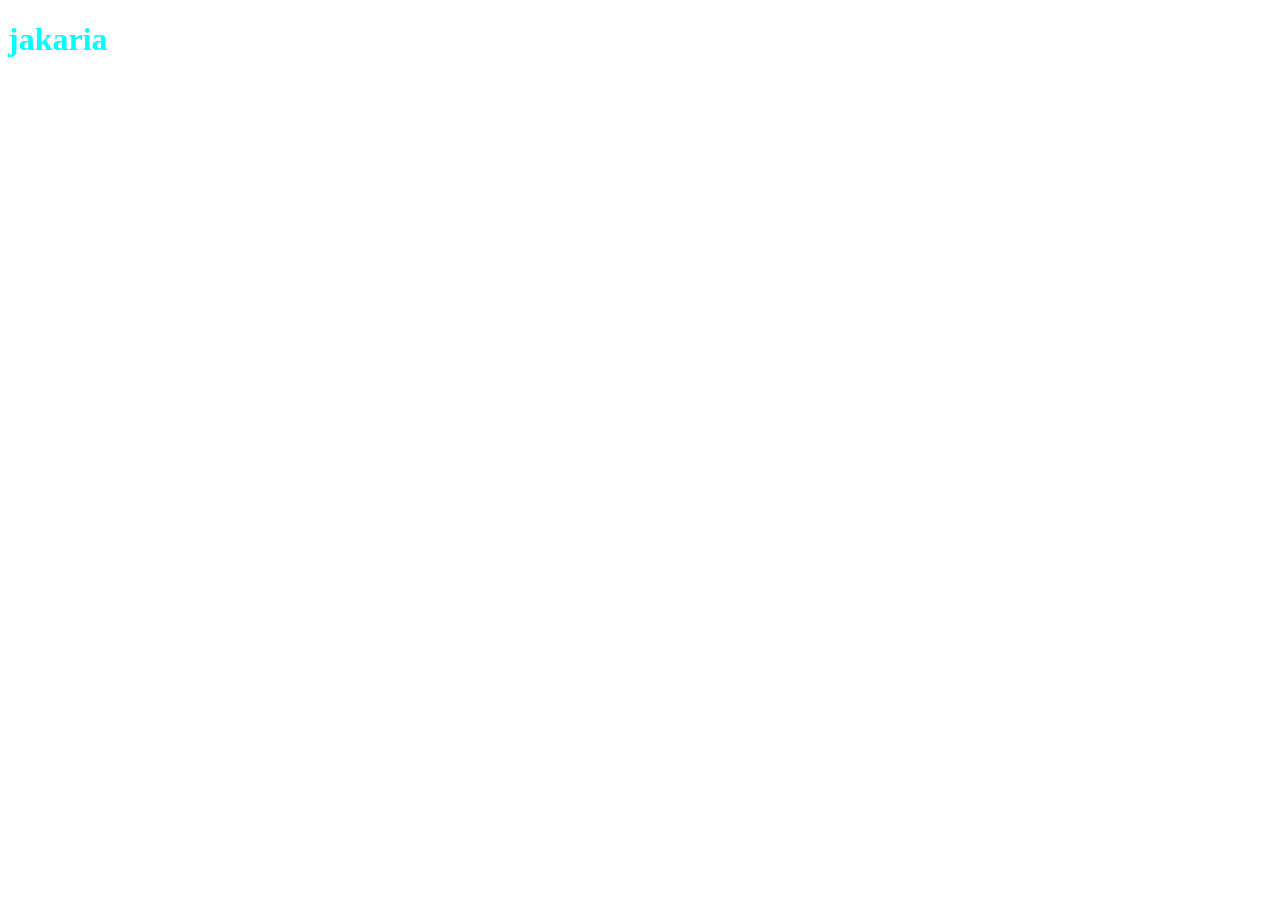
==== index.html @ 9aa6f164 "addad" ====
<!DOCTYPE html>
<html lang="en">
<head>
    <meta charset="UTF-8">
    <meta name="viewport" content="width=device-width, initial-scale=1.0">
    <title>Document</title>
    <link rel="stylesheet" href="../style/style.css">
</head>
<body>
    <h1>jakaria</h1>
</body>
</html>
---- style/style.css ----
h1{
    color: aqua;
}
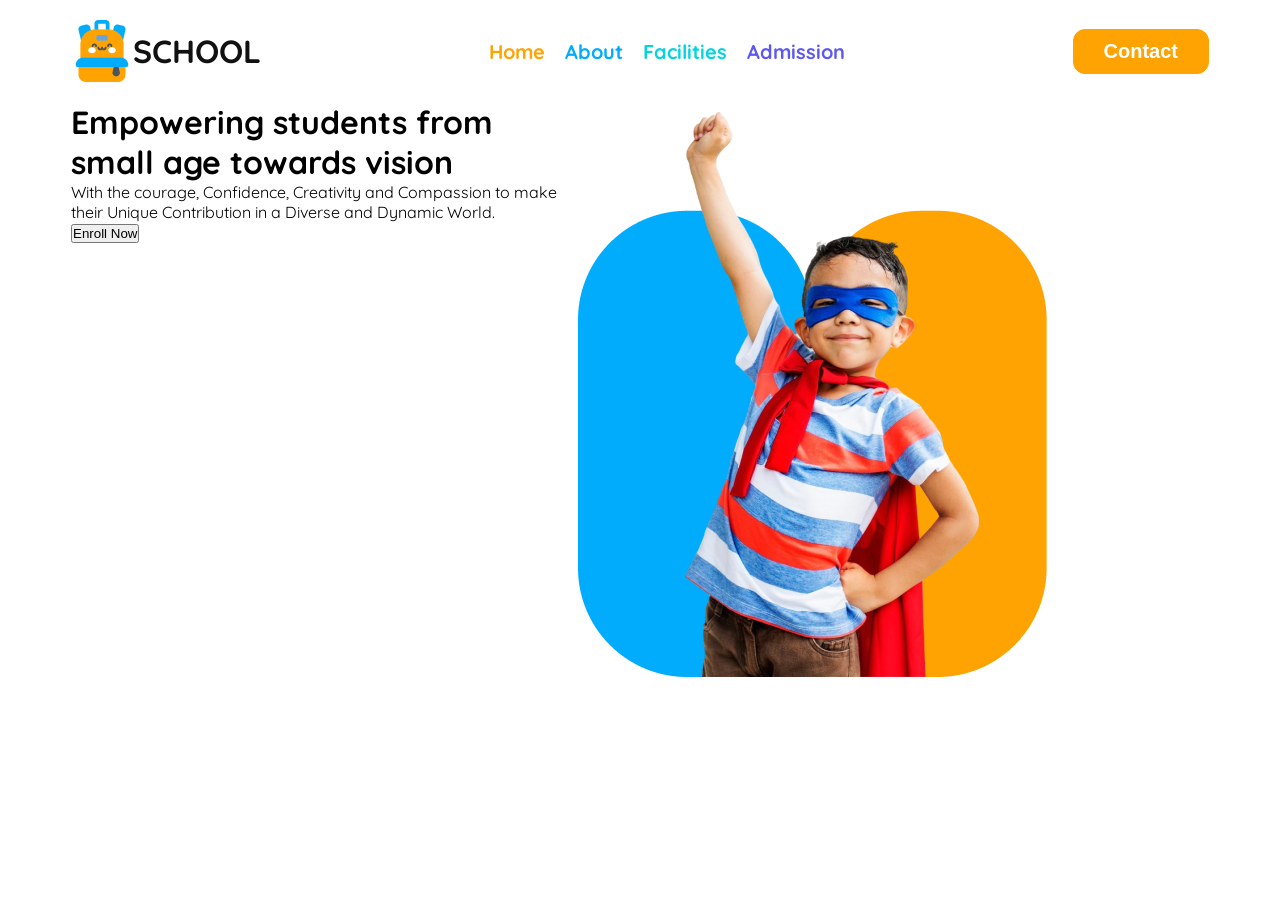
==== commit ccda7ac6: "addad nav-bar" ====
--- a/index.html
+++ b/index.html
@@ -3,10 +3,76 @@
 <head>
     <meta charset="UTF-8">
     <meta name="viewport" content="width=device-width, initial-scale=1.0">
-    <title>Document</title>
-    <link rel="stylesheet" href="../style/style.css">
+    <link rel="stylesheet" href="https://cdnjs.cloudflare.com/ajax/libs/font-awesome/6.7.2/css/all.min.css" integrity="sha512-Evv84Mr4kqVGRNSgIGL/F/aIDqQb7xQ2vcrdIwxfjThSH8CSR7PBEakCr51Ck+w+/U6swU2Im1vVX0SVk9ABhg==" crossorigin="anonymous" referrerpolicy="no-referrer" />
+    <title>kid school</title>
+    <link rel="stylesheet" href="./style/style.css">
 </head>
-<body>
-    <h1>jakaria</h1>
+<body class="quicksand-font">
+    
+    <header>
+        <nav class="nav-bar  display-flex  commone-margin">
+            <div class="school  display-flex">
+                <img src="./assets/logo.png" alt="">
+                <span>SCHOOL</span>
+            </div>
+
+            <ul class="link-list  display-flex ">
+                <li><a href="" class="Home link-hover-style">Home</a></li>
+                <li><a href="" class="About link-hover-style">About</a></li>
+                <li><a href="" class="Facilities link-hover-style">Facilities</a></li>
+                <li><a href="" class="Admission link-hover-style">Admission</a></li>
+            </ul>
+
+
+
+            <div class="contact-btn display-flex">
+                <button>Contact</button>
+                <i class="fa-solid fa-bars fa-2xl"></i>
+            </div>
+        </nav>
+
+        <div class="banner-container commone-margin  display-flex">
+            <div class="banner-content">
+                <h1>Empowering
+                    students from small age towards vision</h1>
+
+                <p>With the courage, Confidence, Creativity and Compassion to make their Unique Contribution in a Diverse and Dynamic World.</p>
+
+                <button>Enroll Now</button>
+            </div>
+
+
+
+            <div class="banner-img">
+                <img src="./assets/hero-kids.png" alt="">
+            </div>
+
+        </div>
+
+        
+
+    </header>
+
+
+
+    <main>
+
+    </main>
+
+
+
+    <footer>
+
+    </footer>
+
+
+
+
+
+
+
+
+
+
 </body>
 </html>
--- a/style/style.css
+++ b/style/style.css
@@ -1,3 +1,158 @@
-h1{
-    color: aqua;
+@import url('https://fonts.googleapis.com/css2?family=Quicksand:wght@300..700&display=swap');
+
+
+.quicksand-font {
+    font-family: "Quicksand", serif;
+    font-optical-sizing: auto;
+    font-weight: 400;
+    font-style: normal;
+  }
+  
+
+
+
+
+*{
+    margin: 0;
+    padding: 0;
+    box-sizing: border-box;
+}
+
+/* share style start */
+body a{
+    text-decoration: none;
+    color: black;
+}
+
+body ul>li{
+    list-style: none;
+}
+.commone-margin{
+    max-width: 1158px;
+    margin: 20px auto;
+    padding: 0 10px;
+}
+.display-flex{
+    display: flex;
+}
+
+.link-hover-style:hover{
+    color: #be0505;
+    
+}
+
+
+
+
+
+
+
+
+
+
+/* share style end */
+
+
+
+
+/* header style start */
+
+/* nav-bar */
+.nav-bar{
+    align-items: center;
+    justify-content: space-between;
+}
+.school{
+    justify-content: center;
+    align-items: center;
+}
+.school span{
+    font-size: 2rem;
+    font-weight: 700;
+    color: #111111;
+}
+
+.link-list{
+    align-items: center;
+    justify-content: center;
+    gap: 20px;
+}
+.link-list>li>a{
+    font-size: 1.25rem;
+    font-weight: 700;
+
+}
+.Home{
+    color:#FEA301 ;
+}
+
+.About{
+
+    color:#01ACFD ;
+}
+.Facilities{
+    color:rgba(5, 212, 223, 1) ;
+}
+.Admission{
+    color:rgba(93, 88, 239, 1) ;
+}
+
+.contact-btn{
+    align-items: center;
+    justify-content: center;
+}
+
+.contact-btn button{
+    font-size: 1.25rem;
+    font-weight: 600;
+    color:#FFFFFF ;
+    padding: 10px 30px;
+    background-color: #FEA301;
+    border-radius:12px;
+    border: none;
+    border: 1px solid #FEA301;
+
+}
+.contact-btn button:hover{
+background-color: #FFFFFF;
+color: #FEA301;
+}
+.contact-btn>i{
+   font-size: 40px;
+    display: none;
+}
+.banner-container{
+    justify-content: space-between;
+    align-content: center;
+}
+.banner-content{
+    max-width: 50%;
+}
+.banner-img{
+    width: 100%;
+}
+
+
+/* header style end */
+
+
+
+
+
+
+
+
+/* mobile style start */
+@media screen and (max-width:576px){
+
+    .link-list,
+    .contact-btn button{
+        display: none;
+    }
+
+    .contact-btn>i{
+        display: block;
+    }
+    
+    
 }
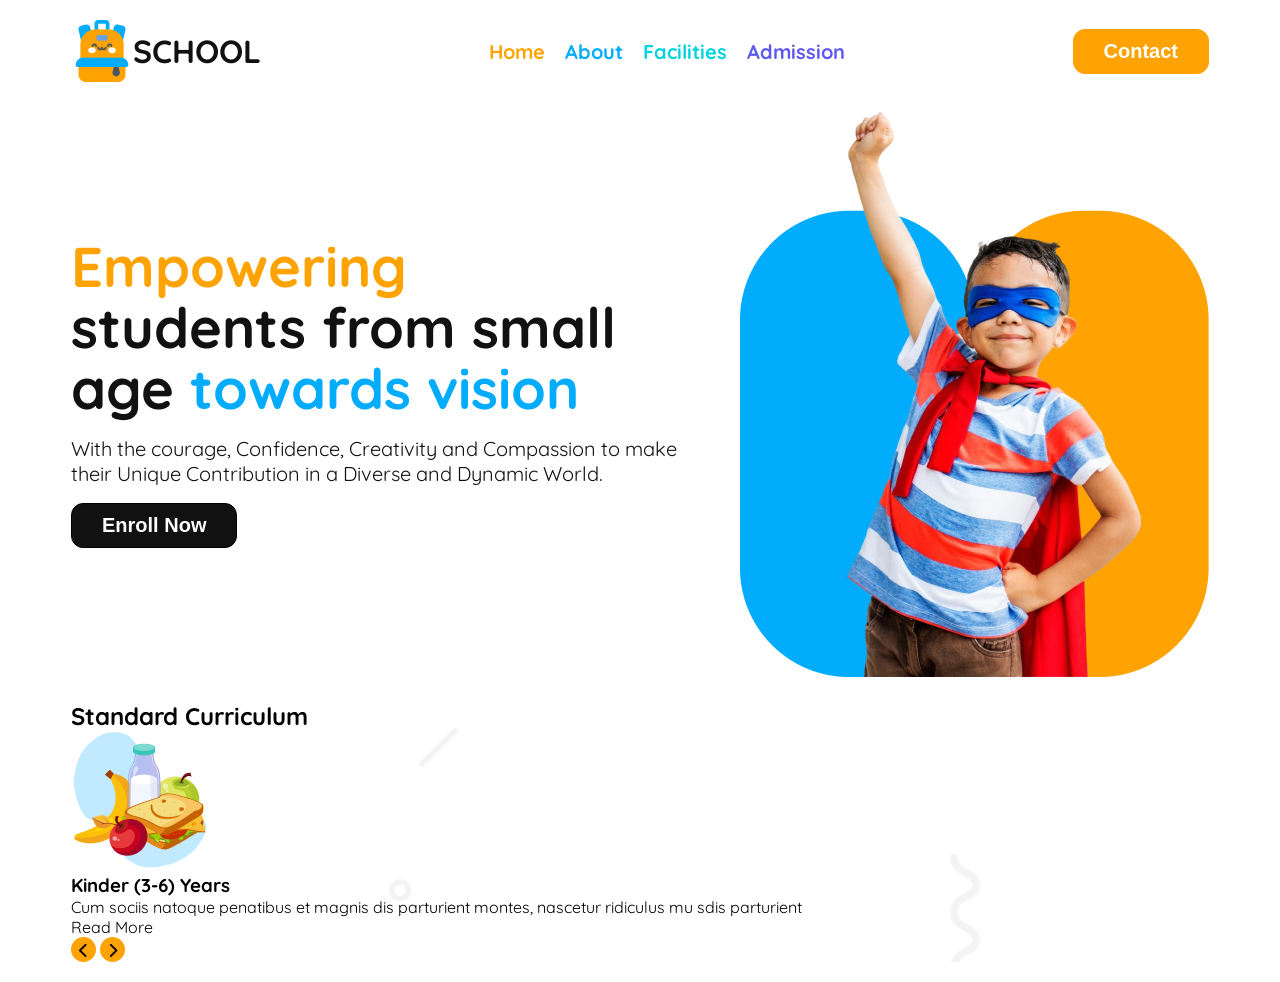
==== commit 6c2524b9: "header style addad" ====
--- a/index.html
+++ b/index.html
@@ -33,8 +33,8 @@
 
         <div class="banner-container commone-margin  display-flex">
             <div class="banner-content">
-                <h1>Empowering
-                    students from small age towards vision</h1>
+                <h1><span class="Empowering">Empowering</span><br>
+                    students from small age <span class="towards">towards vision</span></h1>
 
                 <p>With the courage, Confidence, Creativity and Compassion to make their Unique Contribution in a Diverse and Dynamic World.</p>
 
@@ -56,6 +56,47 @@
 
 
     <main>
+        <section class="Standard-Curriculum-section commone-bg-img" >
+            <div class="Standard-item-container commone-margin">
+
+
+
+               <h2>Standard Curriculum</h2>
+               <div class="Standard-item-content">
+                    <div class="item">
+                     <img src="./assets/kinder.png" alt="">
+                     <h3>Kinder (3-6) Years</h3>
+                     <p>Cum sociis natoque penatibus et magnis
+                        dis parturient montes, nascetur ridiculus
+                        mu sdis parturient</p>
+                        <span>Read More</span>
+
+                    </div>
+
+           
+                </div>
+
+                <div class="chevoron-icon">
+
+                    <span class="left"><i class="fa-solid fa-chevron-left fa-2xl"></i></span>
+
+
+                    
+                    <span class="right"><i class="fa-solid fa-chevron-right fa-2xl"></i></span>
+                   
+                </div>
+
+
+            </div>
+            
+
+            
+
+
+
+
+
+        </section>
 
     </main>
 
--- a/style/style.css
+++ b/style/style.css
@@ -42,6 +42,14 @@
 }
 
 
+.commone-bg-img{
+    background-image: url(../assets/bg.png);
+    width: 100%;
+    background-repeat: no-repeat;
+    background-size: cover;
+    background-position: center;
+}
+
 
 
 
@@ -122,18 +130,95 @@
     display: none;
 }
 .banner-container{
+    align-items: center;
     justify-content: space-between;
-    align-content: center;
 }
 .banner-content{
-    max-width: 50%;
-}
-.banner-img{
+    max-width: 640px;
+}
+
+.banner-img img{
     width: 100%;
 }
+.banner-content h1{
+    font-size: 3.5rem;
+    color: #111111;
+    line-height: 61px;
+    /* margin-bottom: 10px; */
+}
+.Empowering{
+    color: #FEA301;
+}
+.towards{
+    color:#01ACFD ;
+}
+
+.banner-content p{
+    font-size: 1.25rem;
+    color: #111111;
+    /* margin-bottom: 10px; */
+    padding: 17px 0px;
+}
+.banner-content button{
+    font-size: 1.25rem;
+    font-weight: 700;
+    color:#FFFFFF ;
+    padding: 10px 30px;
+    background-color: #111111;
+    border-radius:12px ;
+    border: 1px solid black;
+}
+.banner-content button:hover{
+    color: #111111;
+    background-color: #FFFFFF;
+}
+
+
 
 
 /* header style end */
+
+
+/* main style start */
+/* Standard-Curriculum-section style start */
+.chevoron-icon span>i{
+    font-size: 15px;
+}
+
+.chevoron-icon span{
+
+    display: inline-block;
+    height: 25px;
+    width: 25px;
+    background-color: #FEA301;
+    text-align: center;
+    border-radius: 50%;
+ 
+}
+
+
+
+
+
+
+
+/* Standard-Curriculum-section style end */
+
+
+
+
+
+
+
+
+
+
+
+
+
+
+
+/* main style end */
 
 
 
@@ -145,6 +230,7 @@
 /* mobile style start */
 @media screen and (max-width:576px){
 
+    /* header style start */
     .link-list,
     .contact-btn button{
         display: none;
@@ -153,6 +239,12 @@
     .contact-btn>i{
         display: block;
     }
+    .banner-container{
+        flex-direction: column-reverse;
+    }
+    .banner-content{
+        text-align: center;
+    }
     
-    
+    /* header style end */
 }
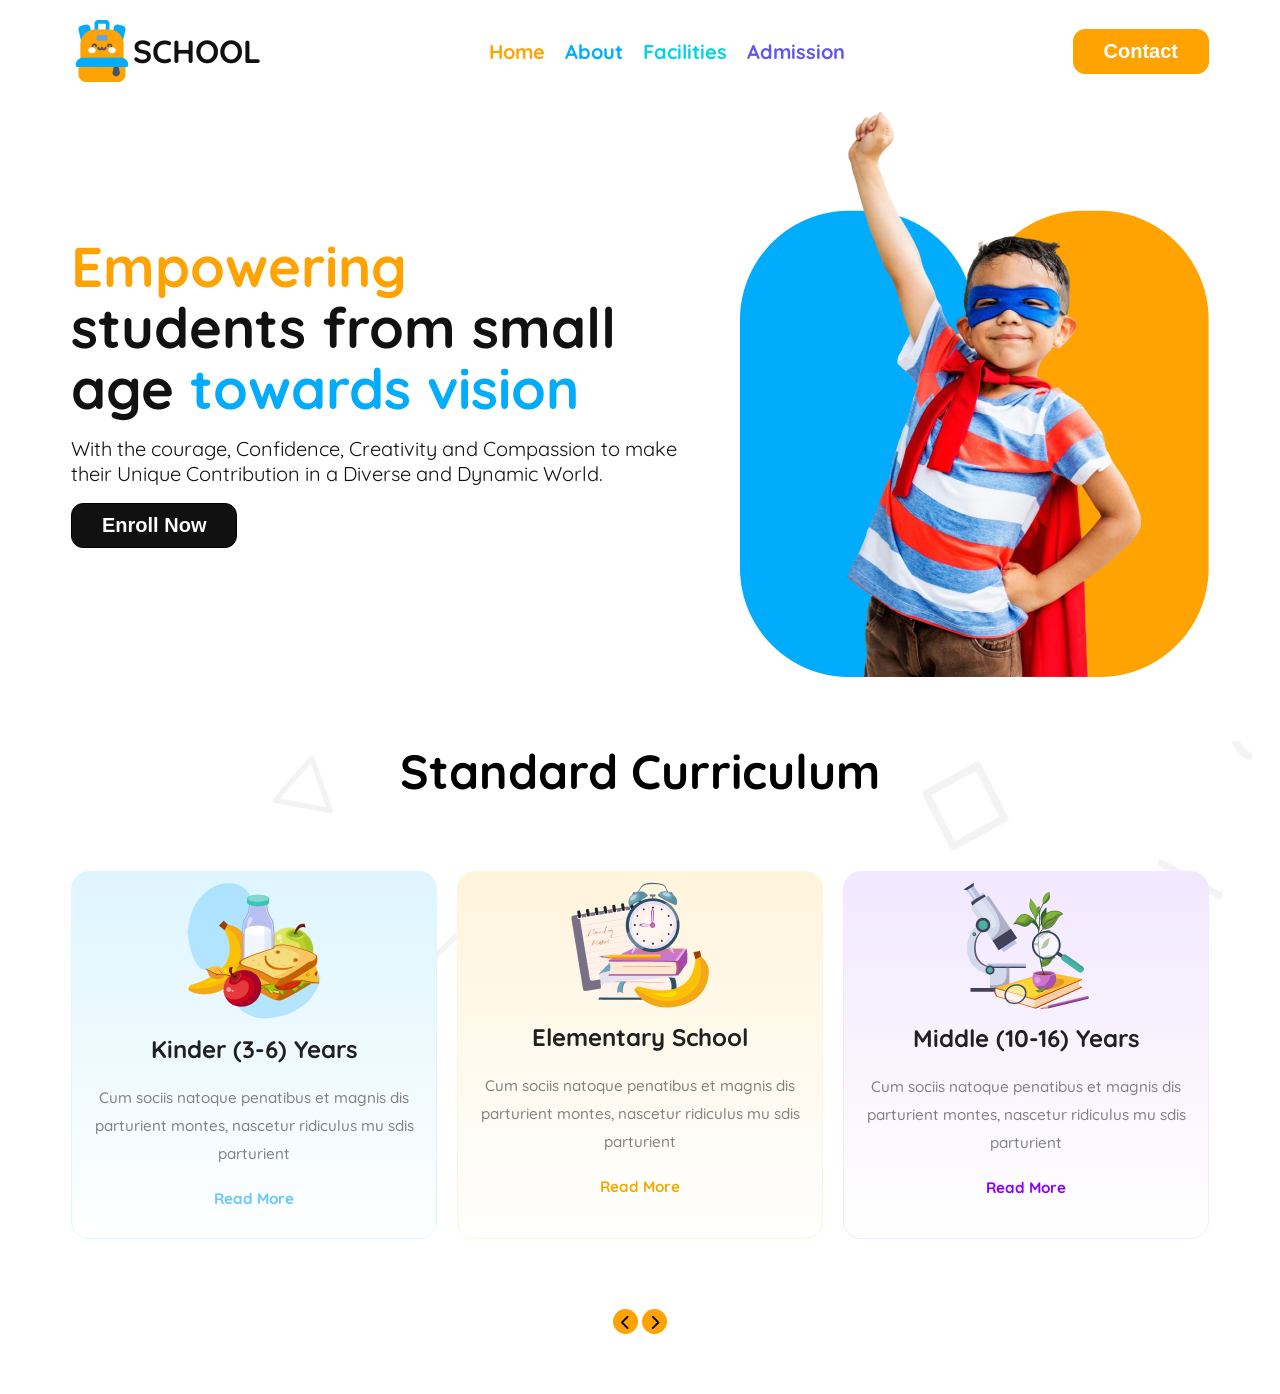
==== commit 34601018: "addad first section" ====
--- a/index.html
+++ b/index.html
@@ -56,14 +56,14 @@
 
 
     <main>
-        <section class="Standard-Curriculum-section commone-bg-img" >
+        <section class="Standard-Curriculum-section commone-bg-img" style="width: 100%;">
             <div class="Standard-item-container commone-margin">
 
 
 
                <h2>Standard Curriculum</h2>
                <div class="Standard-item-content">
-                    <div class="item">
+                    <div class="item item-1">
                      <img src="./assets/kinder.png" alt="">
                      <h3>Kinder (3-6) Years</h3>
                      <p>Cum sociis natoque penatibus et magnis
@@ -73,6 +73,29 @@
 
                     </div>
 
+                    <div class="item item-2">
+                        <img src="./assets/elementary.png" alt="">
+                        <h3>Elementary School</h3>
+                        <p>Cum sociis natoque penatibus et magnis
+                           dis parturient montes, nascetur ridiculus
+                           mu sdis parturient</p>
+                           <span>Read More</span>
+   
+                       </div>
+   
+                       <div class="item item-3">
+                        <img src="./assets/middle.png" alt="">
+                        <h3>Middle (10-16) Years</h3>
+                        <p>Cum sociis natoque penatibus et magnis
+                           dis parturient montes, nascetur ridiculus
+                           mu sdis parturient</p>
+                           <span>Read More</span>
+   
+                       </div>
+   
+
+
+
            
                 </div>
 
@@ -80,8 +103,6 @@
 
                     <span class="left"><i class="fa-solid fa-chevron-left fa-2xl"></i></span>
 
-
-                    
                     <span class="right"><i class="fa-solid fa-chevron-right fa-2xl"></i></span>
                    
                 </div>
@@ -97,6 +118,16 @@
 
 
         </section>
+
+
+
+        
+
+
+
+
+
+
 
     </main>
 
--- a/style/style.css
+++ b/style/style.css
@@ -43,6 +43,7 @@
 
 
 .commone-bg-img{
+    margin: 60px 0;
     background-image: url(../assets/bg.png);
     width: 100%;
     background-repeat: no-repeat;
@@ -183,11 +184,13 @@
 /* Standard-Curriculum-section style start */
 .chevoron-icon span>i{
     font-size: 15px;
+    
 }
 
 .chevoron-icon span{
 
     display: inline-block;
+    
     height: 25px;
     width: 25px;
     background-color: #FEA301;
@@ -196,6 +199,95 @@
  
 }
 
+.Standard-item-container{
+    text-align: center;
+}
+.Standard-item-container h2{
+    font-size: 3rem;
+    font-weight: 700;
+    color: rgba(0, 0, 0, 1);
+}
+.Standard-item-content {
+max-width: 1160px;
+margin: 70px 0px;
+display: grid;
+grid-template-columns: repeat(3, 1fr);
+gap: 20px;
+}
+
+.Standard-item-content>.item{
+    padding: 10px;
+    border-radius:18px ;
+    /* box-shadow: 3px 3px ; */
+    border: none;
+}
+
+/* .Standard-item-content>.item img{
+width: 100%;
+} */
+
+
+.Standard-item-content>.item h3{
+    font-size: 1.5rem;
+    font-weight: 700;
+    color: rgba(32, 32, 32, 1);
+    padding-top: 10px;
+}
+
+.Standard-item-content>.item p{
+    font-size: 0.95rem;
+    font-weight: 500;
+    color: rgba(128, 128, 128, 1);
+    padding: 20px 0;
+    line-height: 28px;
+}
+
+.Standard-item-content>.item span{
+
+    display: inline-block;
+    font-size: 0.95rem;
+    font-weight: 700;
+    color: rgba(128, 128, 128, 1);
+    margin-bottom: 20px;
+    
+}
+.Standard-item-content>.item span:hover{
+
+    color: #be0505;
+    cursor: pointer;
+}
+
+.Standard-item-content>.item-1{
+    background-image: linear-gradient(rgba(222, 245, 255, 1) ,rgba(255, 255, 255, 1));
+    border: 1px solid rgba(222, 245, 255, 1);
+}
+
+.Standard-item-content>.item-1>span{
+
+    color: rgba(100, 200, 255, 1);
+}
+
+.Standard-item-content>.item-2{
+    background-image: linear-gradient(rgba(255, 244, 220, 1) ,rgba(255, 255, 255, 1));
+    border: 1px solid rgba(255, 244, 220, 1);
+}
+
+.Standard-item-content>.item-2>span{
+
+    color: rgba(240, 170, 0, 1);
+}
+
+.Standard-item-content>.item-3{
+    background-image: linear-gradient(rgba(242, 232, 255, 1) 0%, #FFFFFF);
+    border: 1px solid rgba(242, 232, 255, 1);
+}
+
+
+.Standard-item-content>.item-3>span{
+
+    color: rgba(135, 0, 255, 1);
+}
+
 
 
 
@@ -231,8 +323,17 @@
 @media screen and (max-width:576px){
 
     /* header style start */
+    .nav-bar{
+
+        /* padding: 20px 0; */
+        /* margin-top: 0%; */
+        padding-bottom: 20px;
+    border-bottom: 1px solid #FEA301;
+    }
     .link-list,
-    .contact-btn button{
+    .contact-btn button,
+    .chevoron-icon
+    {
         display: none;
     }
 
@@ -241,10 +342,20 @@
     }
     .banner-container{
         flex-direction: column-reverse;
+        gap: 20px;
     }
     .banner-content{
         text-align: center;
     }
     
     /* header style end */
+
+    /* main style start */
+    /* 1 */
+    .Standard-item-content{
+        grid-template-columns:1fr ;
+        gap: 20px;
+    }
+
+     /* main style end */
 }
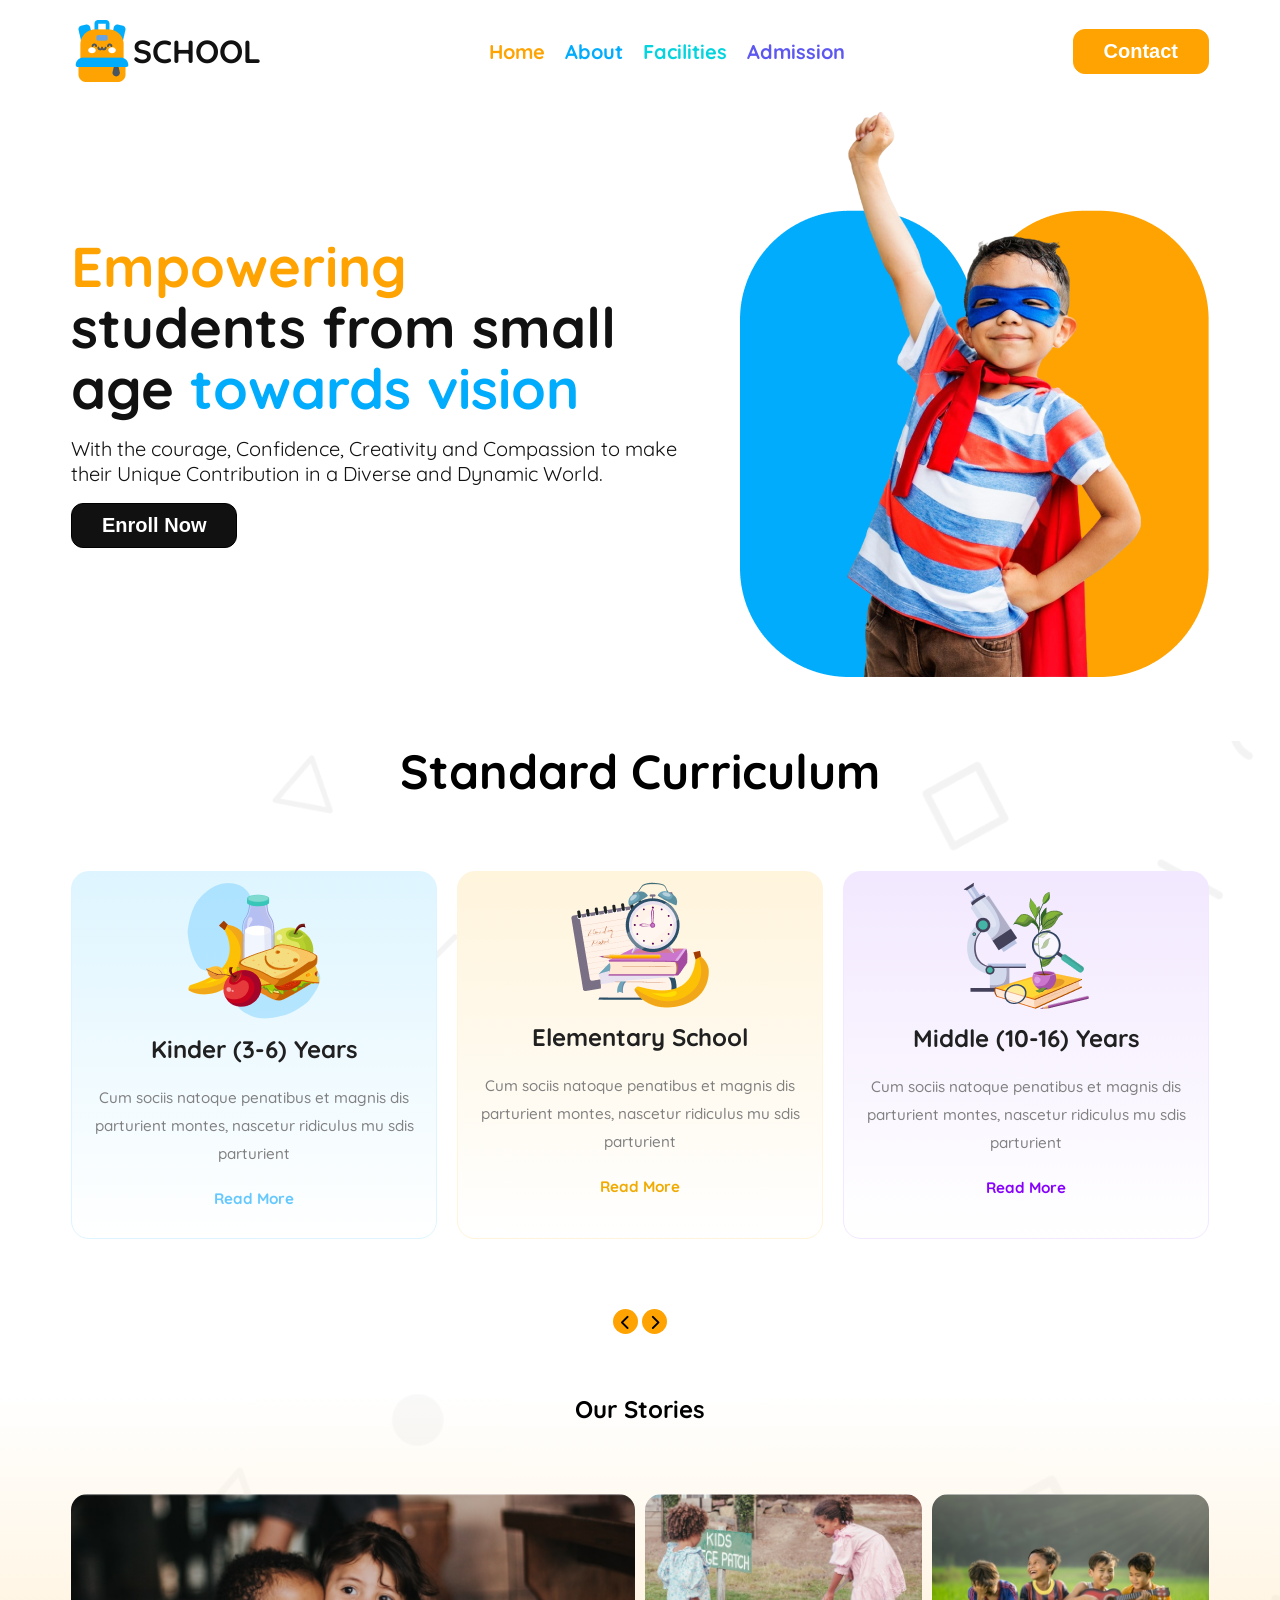
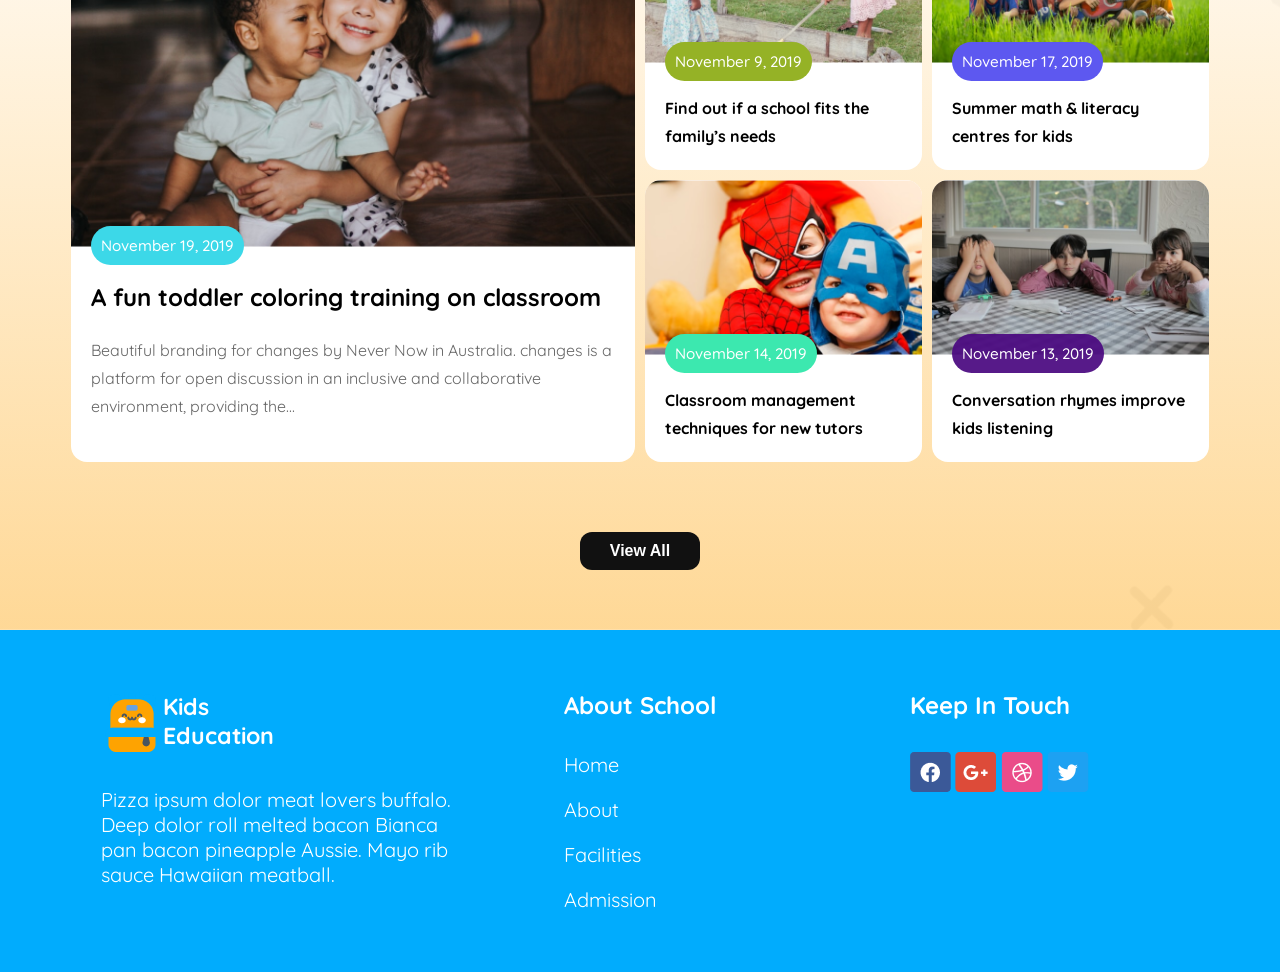
==== commit 55fea0af: "addad footer" ====
--- a/index.html
+++ b/index.html
@@ -120,21 +120,130 @@
         </section>
 
 
+        <section class="our-stories-section "  style="width: 100%;">
+            <div class="stories-container commone-margin">
+            <h2>Our Stories</h2>
+            <div class="stories-content ">
+                <div class="storie-item storie-item-1">
+                    <img src="./assets/story-1.png" alt="">
+
+                    <div class="content-box">
+                    <span>November 19, 2019</span>
+                    <h3>A fun toddler coloring training on
+                        classroom</h3>
+                        <p>Beautiful branding for changes by Never Now in Australia.
+                            changes is a platform for open discussion in an inclusive and
+                            collaborative environment, providing the...</p>
+                        </div>
+                </div>
+
+
+
+                <div class="storie-item storie-item-2">
+                    <img src="./assets/story-2.png" alt="">
+                    <div class="content-box">
+
+                    <span>November 9, 2019</span>
+                    <h3>Find out if a school fits the
+                        family’s needs</h3>
+                    </div>
+                </div>
+
+
+
+                <div class="storie-item storie-item-3">
+                    <img src="./assets/story-3.png" alt="">
+                    <div class="content-box">
+
+                    <span>November 17, 2019</span>
+                    <h3>Summer math & literacy
+                        centres for kids</h3>
+                    </div>
+                    
+                </div>
+
+
+                <div class="storie-item storie-item-4">
+                    <img src="./assets/story-4.png" alt="">
+                    <div class="content-box">
+
+                    <span>November 14, 2019</span>
+                    <h3>Classroom management
+                        techniques for new tutors</h3>
+                    </div>
+                </div>
+
+
+
+                <div class="storie-item storie-item-5">
+                    <img src="./assets/story-5.png" alt="">
+                    <div class="content-box">
+
+                    <span>November 13, 2019</span>
+                    <h3>Conversation rhymes
+                        improve kids listening</h3>
+                    </div>
+                </div>
+
+
+
+
+
+
+
+
+
+            </div>
+            <button>View All</button>
+        </div>
+        </section>
+
+
+
+
+
+
+
+
+
+    </main>
+
+
+
+    <footer class="footer">
+        <div class="footer-container commone-margin">
+        <div>
+            <div class="footer-logo">
+                <img src="./assets/logo.png" alt="">
+                <span>Kids <br>Education</span>
+            </div>
+           
+            <p>Pizza ipsum dolor meat lovers buffalo. Deep dolor roll melted bacon Bianca pan bacon pineapple Aussie. Mayo rib sauce Hawaiian meatball.</p>
+        </div>
 
         
 
 
-
-
-
-
-
-    </main>
-
-
-
-    <footer>
-
+        <div class="about-link">
+            <h4>About School</h4>
+            <ul>
+                <li><a href="">Home</a></li>
+                <li><a href="">About</a></li>
+                <li><a href="">Facilities</a></li>
+                <li><a href="">Admission</a></li>
+            </ul>
+        </div>
+
+
+        <div class="keep-touch">
+            <h4>Keep In Touch</h4>
+            <img src="./assets/fb.png" alt="">
+            <img src="./assets/google+.png" alt="">
+            <img src="./assets/dribble.png" alt="">
+            <img src="./assets/twitter.png" alt="">
+        </div>
+
+    </div>
     </footer>
 
 
--- a/style/style.css
+++ b/style/style.css
@@ -290,18 +290,164 @@
 
 
 
-
-
-
-
 /* Standard-Curriculum-section style end */
 
-
-
-
-
-
-
+/* stories-section style start */
+
+.our-stories-section{
+    background-image: linear-gradient(rgba(255, 255, 255, 0.466),rgba(254, 161, 1, 0.411)  ),
+     url(../assets/bg.png);
+    width: 100%;
+    background-repeat: no-repeat;
+    background-size: cover;
+    background-position: center;
+    margin-bottom: 0px;
+}
+.stories-container{
+    text-align: center;
+    margin-bottom: 0px;
+}
+.stories-content{
+    
+        max-width: 1160px;
+        margin: 70px 0px;
+        display: grid;
+       
+
+        grid-template-areas:
+        'a-fun a-fun find-out summer'
+        'a-fun a-fun classroom conversation'
+        ;
+    
+        gap: 10px;
+        
+}
+.storie-item img{
+    width: 100%;
+}
+.storie-item{
+    background-color: #FFFFFF;
+}
+
+
+.storie-item-1{
+    grid-area: a-fun;
+    
+}
+
+
+.storie-item-2{
+    grid-area: find-out;
+}
+
+.storie-item-3{
+    grid-area: summer;
+}
+
+.storie-item-4{
+    grid-area: classroom;
+}
+
+.storie-item-5{
+    grid-area: conversation;
+}
+
+.storie-item{
+    
+   border-radius: 16px;
+   overflow: hidden;
+   
+}
+
+.content-box{
+    text-align: start;
+    padding: 20px;
+}
+.content-box span{
+  font-size: 0.95rem;  
+  font-weight: 500;
+  color:#FFFFFF;
+  display: inline-block;
+}
+
+.storie-item-1>.content-box>span{
+    background-color: rgba(60, 216, 232, 1);
+    padding: 10px;
+    border-radius: 47px;
+    position: absolute;
+    margin-top: -45px;
+}
+
+.storie-item-2>.content-box>span{
+    background-color: rgba(149, 178, 38, 1);
+    padding: 10px;
+    border-radius: 47px;
+    position: absolute;
+    margin-top: -45px;
+}
+
+
+.storie-item-3>.content-box>span{
+    background-color: rgba(93, 88, 240, 1);
+    padding: 10px;
+    border-radius: 47px;
+    position: absolute;
+    margin-top: -45px;
+}
+
+
+.storie-item-4>.content-box>span{
+    background-color: rgb(60, 232, 175);
+    padding: 10px;
+    border-radius: 47px;
+    position: absolute;
+    margin-top: -45px;
+}
+
+.storie-item-5>.content-box>span{
+    background-color: rgba(75, 10, 129, 0.934);
+    padding: 10px;
+    border-radius: 47px;
+    position: absolute;
+    margin-top: -45px;
+}
+.content-box h3{
+    font-size: 1rem;
+    font-weight: 700;
+    color: rgba(0, 0, 0, 1);
+    line-height: 28px;
+    margin-top: 7px;
+}
+
+.storie-item-1>.content-box>h3{
+
+    font-size: 1.5rem;
+    line-height: 38px;
+
+}
+
+.storie-item-1>.content-box>p{
+
+    font-size: 1rem;
+    line-height: 28px;
+    color: rgba(102, 102, 102, 1);
+    margin-top: 20px;
+
+}
+
+.stories-container button{
+    margin-bottom: 60px;
+    font-size: 1rem;
+    color: #FFFFFF;
+    background-color: #111111;
+    font-weight: 600;
+    border-radius: 12px;
+    padding: 10px 30px;
+    border: none;
+}
+
+
+/* stories-section style end */
 
 
 
@@ -313,6 +459,73 @@
 /* main style end */
 
 
+/* footer style start*/
+
+.footer{
+    width: 100%;
+    background-color:rgba(1, 172, 253, 1) ;
+   display: flex;
+   align-items: center;
+   justify-content: center;
+   
+}
+
+ .footer-container{
+
+    /* min-width: 1070px;
+    margin: 0 auto; */
+    display: grid;
+    
+    grid-template-columns: repeat(3,1fr);
+    justify-items: center;
+    
+
+    padding: 40px;
+}
+.footer-logo span{
+    /* display: inline-block; */
+    font-size: 1.45rem;
+    color: #FFFFFF;
+    font-weight: 700;
+}
+.footer-logo{
+    display: flex;
+    /* justify-content: center; */
+    align-items: center;
+    margin-bottom:35px ;
+}
+
+.footer-container p{
+    font-size: 1.25rem;
+    color: #FFFFFF;
+
+}
+
+.about-link h4{
+    font-size: 1.5rem;
+    color: #FFFFFF;
+    font-weight: 700;
+    margin-bottom: 32px;
+}
+
+.about-link ul{
+    display: flex;
+    flex-direction: column;
+    gap: 20px;
+    
+}
+
+.about-link ul>li>a{
+    color: #FFFFFF;
+    font-size: 1.25rem;
+}
+
+.keep-touch h4{
+    font-size: 1.5rem;
+    color: #FFFFFF;
+    font-weight: 700;
+    margin-bottom: 32px;
+}
 
 
 
@@ -332,7 +545,8 @@
     }
     .link-list,
     .contact-btn button,
-    .chevoron-icon
+    .chevoron-icon,
+    .storie-item-1
     {
         display: none;
     }
@@ -357,5 +571,21 @@
         gap: 20px;
     }
 
+    .stories-content{
+
+        grid-template-areas:
+        ' find-out summer'
+        ' classroom conversation'
+        ;
+    }
+ 
      /* main style end */
+
+     /* footer */
+     .footer-container{
+        grid-template-columns: 1fr;
+        /* align-content: start; */
+        justify-items: start;
+        gap: 25px;
+     }
 }
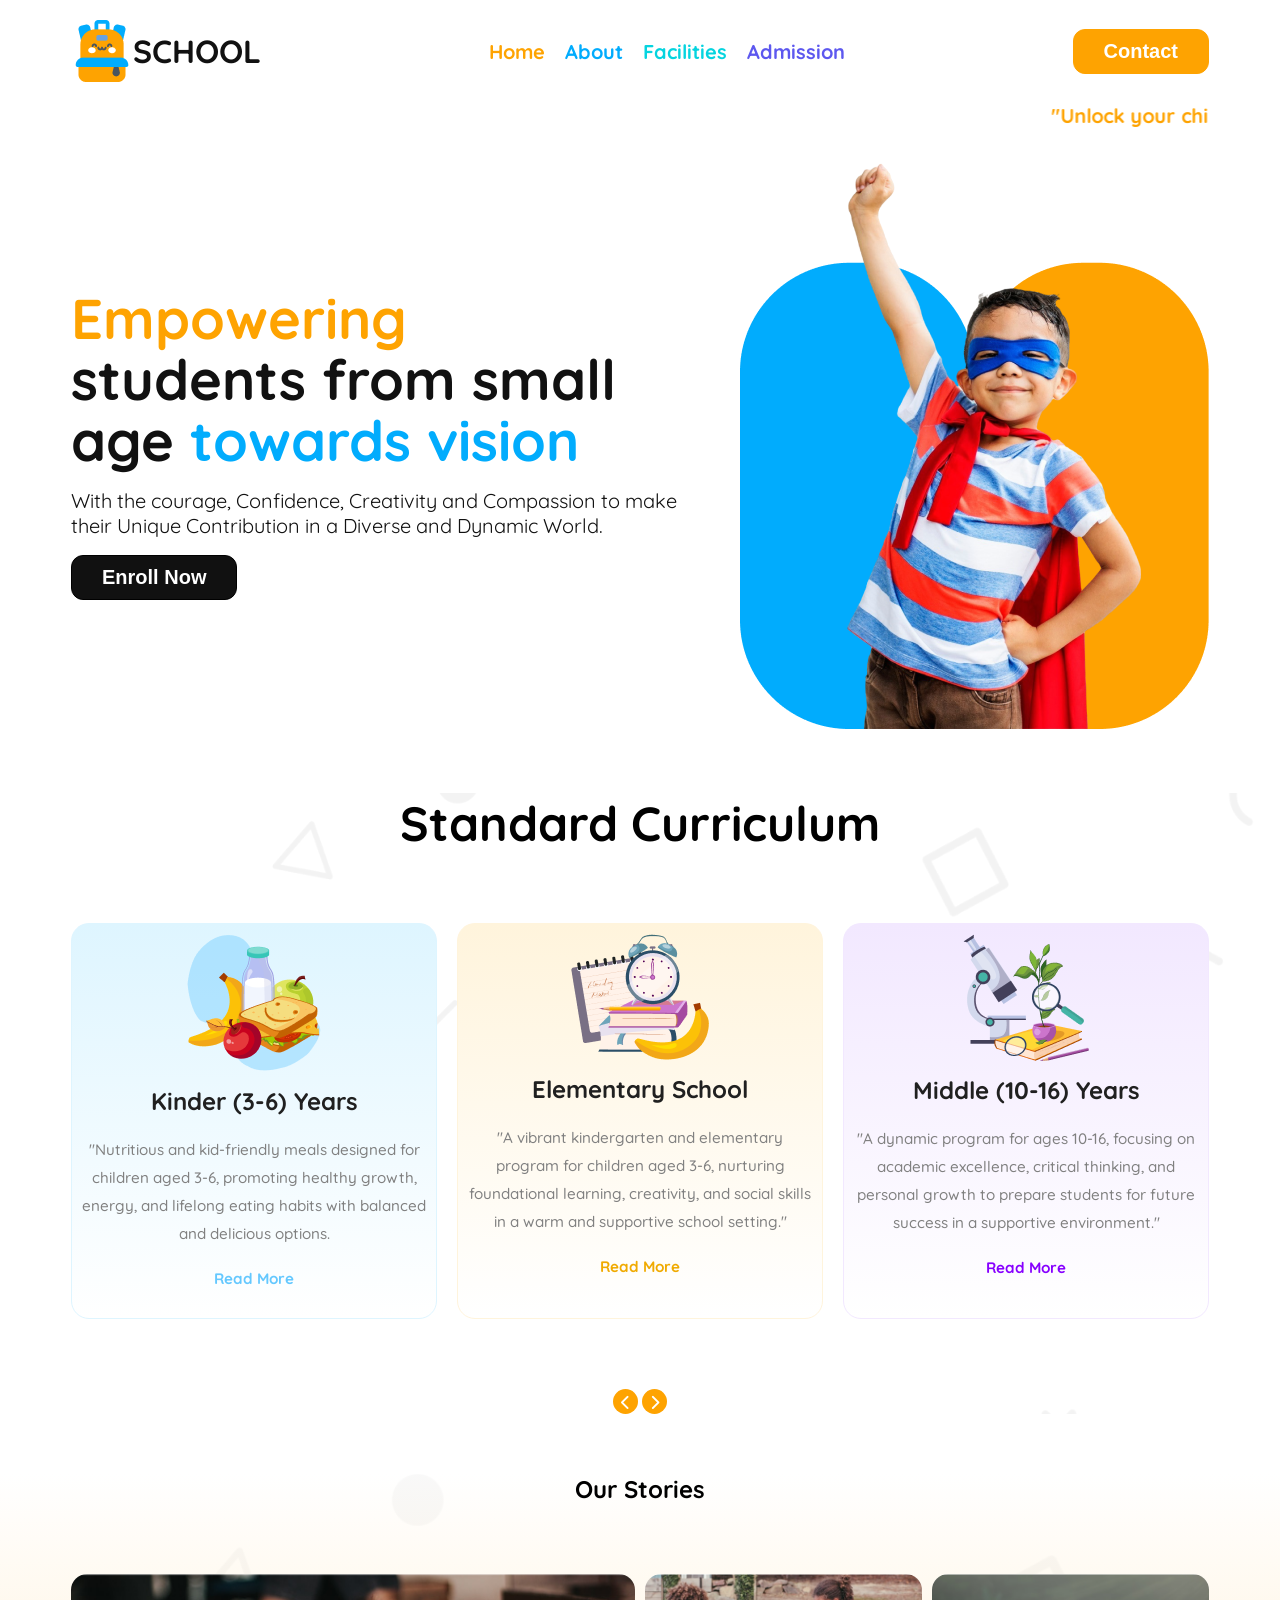
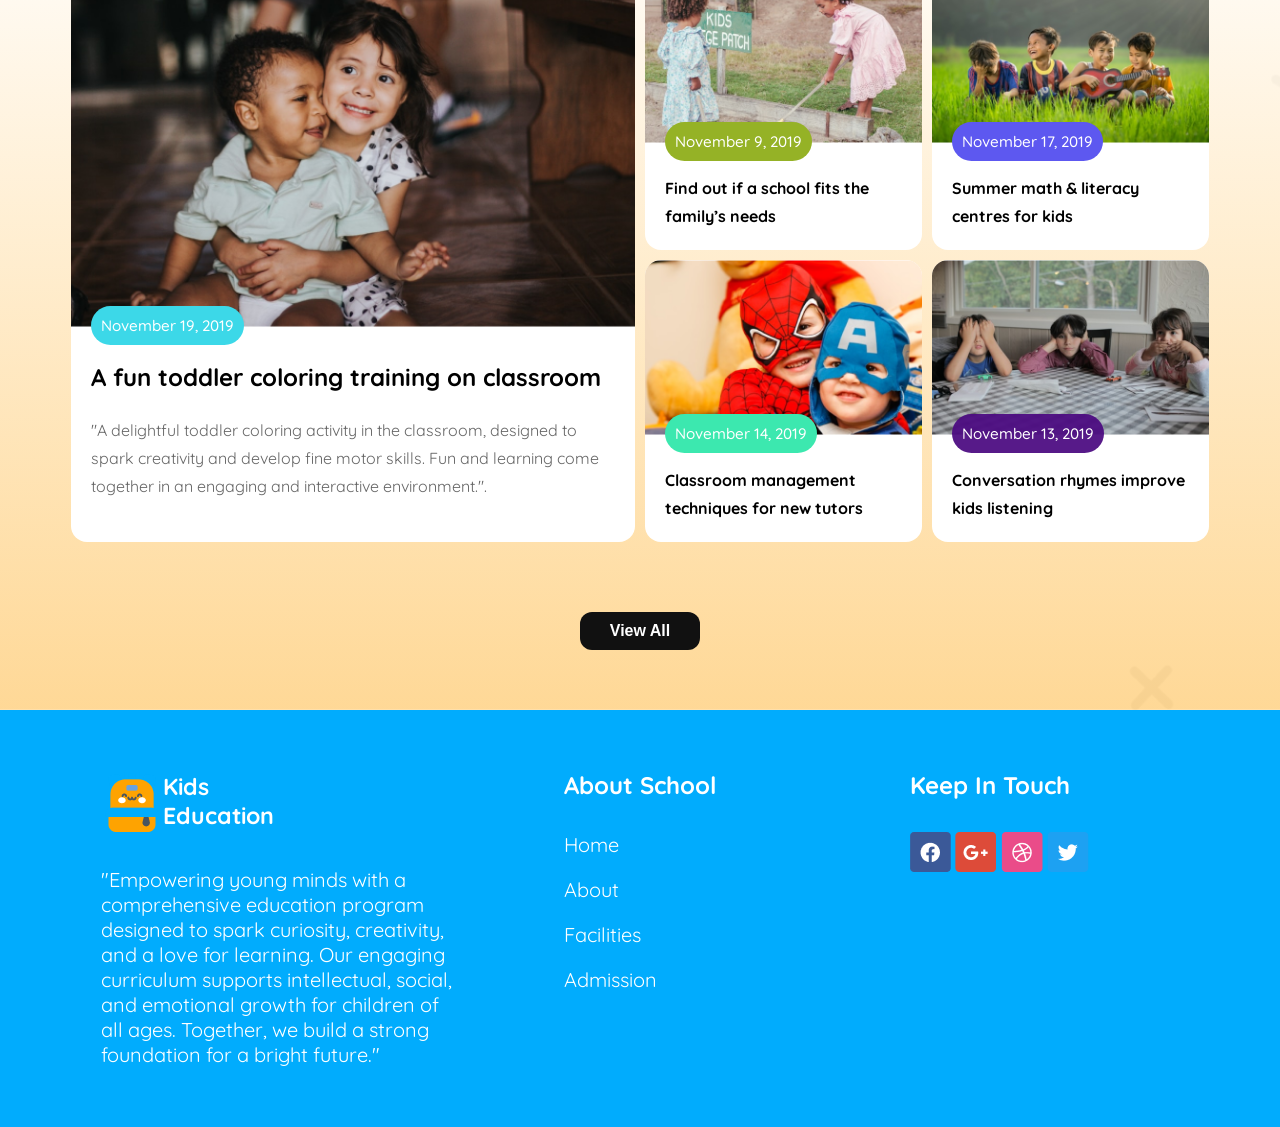
==== commit 6a298ea9: "addad marquee" ====
--- a/index.html
+++ b/index.html
@@ -29,7 +29,13 @@
                 <button>Contact</button>
                 <i class="fa-solid fa-bars fa-2xl"></i>
             </div>
+
+            
         </nav>
+
+        <div class="commone-margin  marquee">
+            <marquee behavior="" direction="">"Unlock your child's potential with our engaging and innovative education programs, nurturing creativity, curiosity, and a lifelong love for learning!"</marquee>
+        </div>
 
         <div class="banner-container commone-margin  display-flex">
             <div class="banner-content">
@@ -66,9 +72,9 @@
                     <div class="item item-1">
                      <img src="./assets/kinder.png" alt="">
                      <h3>Kinder (3-6) Years</h3>
-                     <p>Cum sociis natoque penatibus et magnis
-                        dis parturient montes, nascetur ridiculus
-                        mu sdis parturient</p>
+                     <p>"Nutritious and kid-friendly meals designed for children aged 3-6, promoting healthy growth, energy, and lifelong eating habits with balanced and delicious options.
+
+                     </p>
                         <span>Read More</span>
 
                     </div>
@@ -76,9 +82,7 @@
                     <div class="item item-2">
                         <img src="./assets/elementary.png" alt="">
                         <h3>Elementary School</h3>
-                        <p>Cum sociis natoque penatibus et magnis
-                           dis parturient montes, nascetur ridiculus
-                           mu sdis parturient</p>
+                        <p>"A vibrant kindergarten and elementary program for children aged 3-6, nurturing foundational learning, creativity, and social skills in a warm and supportive school setting."</p>
                            <span>Read More</span>
    
                        </div>
@@ -86,9 +90,7 @@
                        <div class="item item-3">
                         <img src="./assets/middle.png" alt="">
                         <h3>Middle (10-16) Years</h3>
-                        <p>Cum sociis natoque penatibus et magnis
-                           dis parturient montes, nascetur ridiculus
-                           mu sdis parturient</p>
+                        <p>"A dynamic program for ages 10-16, focusing on academic excellence, critical thinking, and personal growth to prepare students for future success in a supportive environment."</p>
                            <span>Read More</span>
    
                        </div>
@@ -131,9 +133,7 @@
                     <span>November 19, 2019</span>
                     <h3>A fun toddler coloring training on
                         classroom</h3>
-                        <p>Beautiful branding for changes by Never Now in Australia.
-                            changes is a platform for open discussion in an inclusive and
-                            collaborative environment, providing the...</p>
+                        <p>"A delightful toddler coloring activity in the classroom, designed to spark creativity and develop fine motor skills. Fun and learning come together in an engaging and interactive environment.".</p>
                         </div>
                 </div>
 
@@ -218,7 +218,7 @@
                 <span>Kids <br>Education</span>
             </div>
            
-            <p>Pizza ipsum dolor meat lovers buffalo. Deep dolor roll melted bacon Bianca pan bacon pineapple Aussie. Mayo rib sauce Hawaiian meatball.</p>
+            <p>"Empowering young minds with a comprehensive education program designed to spark curiosity, creativity, and a love for learning. Our engaging curriculum supports intellectual, social, and emotional growth for children of all ages. Together, we build a strong foundation for a bright future."</p>
         </div>
 
         
--- a/style/style.css
+++ b/style/style.css
@@ -175,6 +175,13 @@
 }
 
 
+.marquee marquee{
+
+    font-size: 1.25rem;
+    font-weight: 700;
+    color: #FEA301;
+    line-height: 28px;
+}
 
 
 /* header style end */
@@ -184,6 +191,8 @@
 /* Standard-Curriculum-section style start */
 .chevoron-icon span>i{
     font-size: 15px;
+    color: #FFFFFF;
+    cursor: pointer;
     
 }
 
